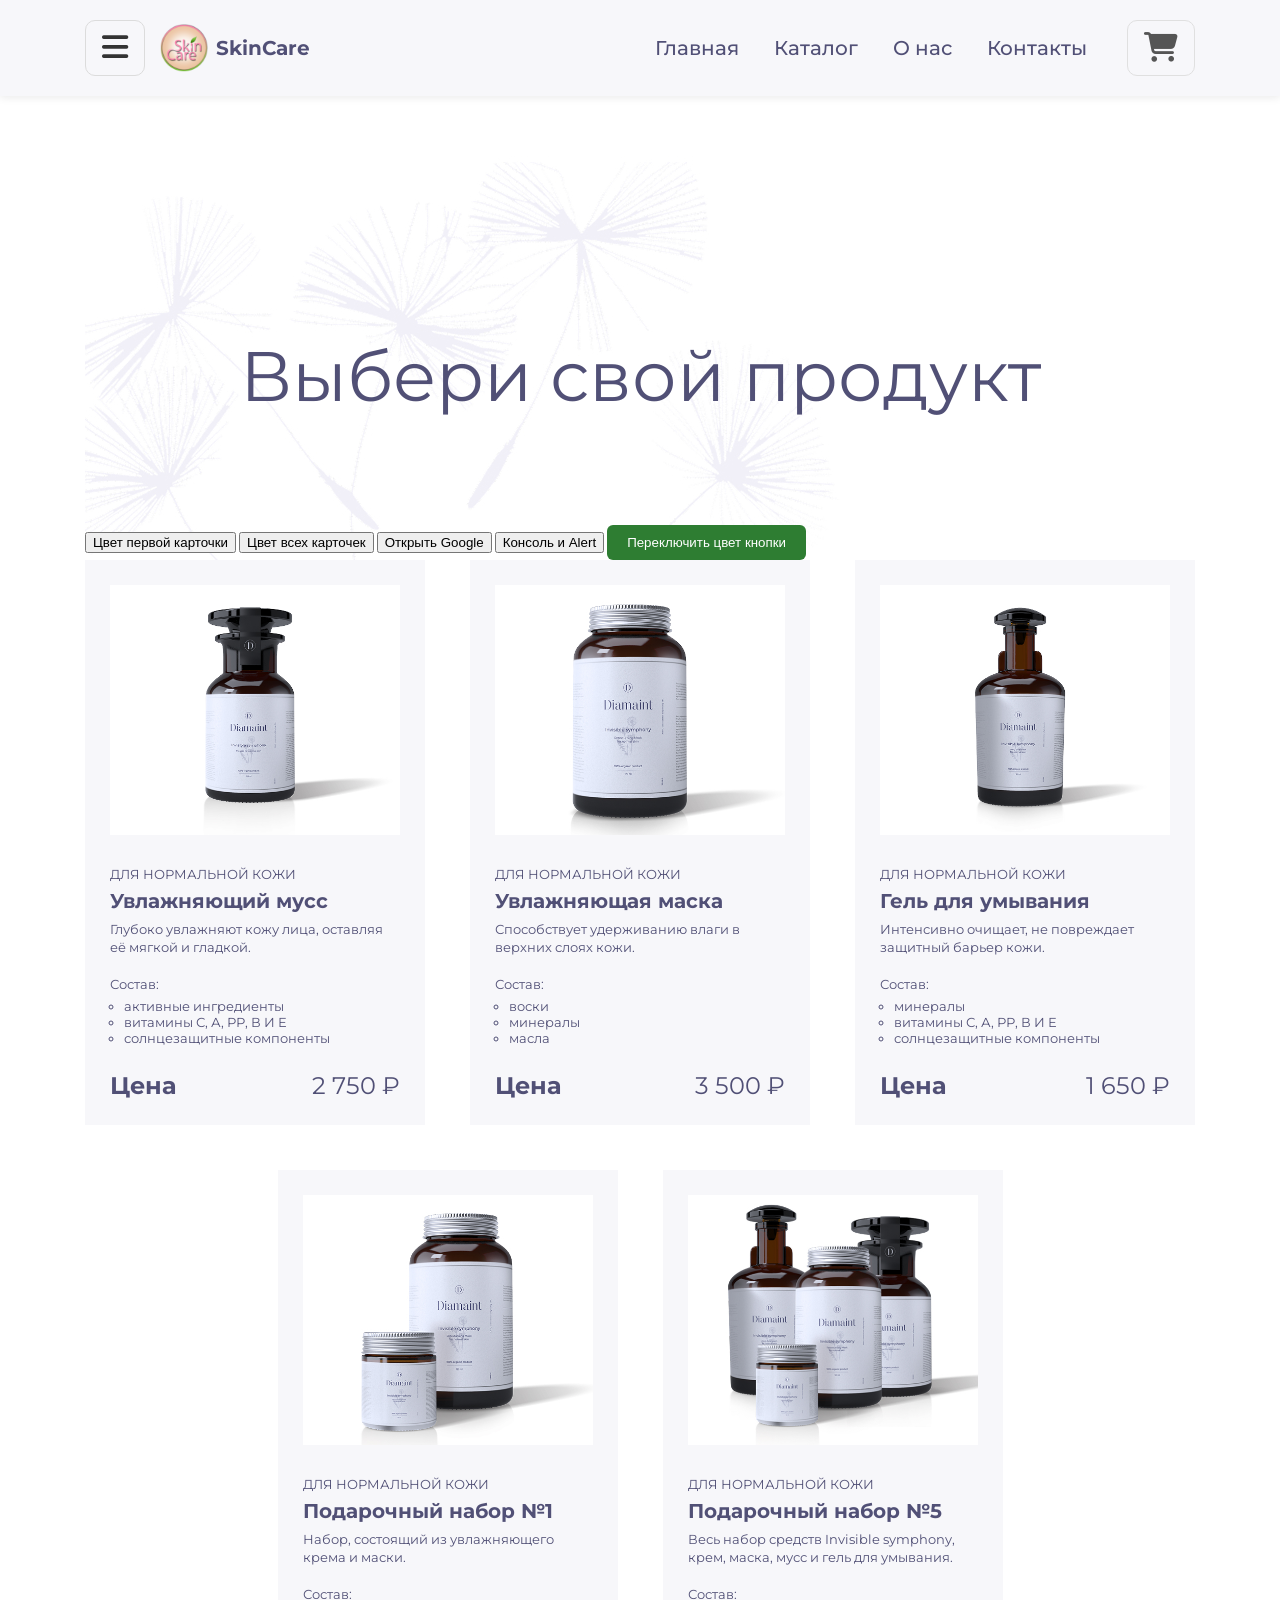
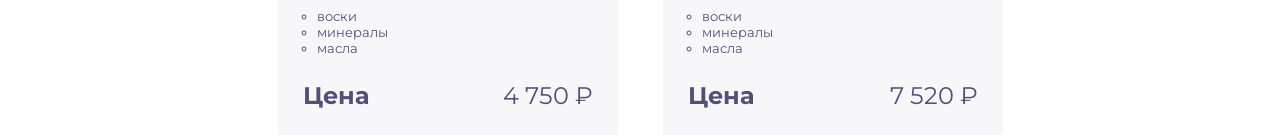
==== index.html @ e8af5dfe "practice working with objects and arrays in JS" ====
<!doctype html>
<html lang="ru">
  <head>
    <meta charset="UTF-8" />
    <meta name="viewport" content="width=device-width, initial-scale=1.0" />
    <title>Каталог уходовой косметики для лица</title>
    <link rel="preconnect" href="https://fonts.googleapis.com" />
    <link rel="preconnect" href="https://fonts.gstatic.com" crossorigin />
    <link
      href="https://fonts.googleapis.com/css2?family=Montserrat:ital,wght@0,100..900;1,100..900&display=swap"
      rel="stylesheet"
    />
    <link
      rel="stylesheet"
      href="https://cdnjs.cloudflare.com/ajax/libs/font-awesome/6.5.1/css/all.min.css"
    />
    <link rel="stylesheet" href="style.css" />
  </head>
  <body>
    <header class="header">
      <div class="header__container container">
        <div class="header__left">
          <button class="header__burger-btn" type="button" aria-label="Меню">
            <i class="fa-solid fa-bars"></i>
          </button>

          <a href="#" class="header__logo">
            <img
              src="images/logo.png"
              alt="Логотип"
              class="header__logo-image"
            />
            <span class="header__logo-title">SkinCare</span>
          </a>
        </div>

        <nav class="header__nav nav">
          <ul class="nav__list clear-list">
            <li class="nav__item"><a href="#" class="nav__link">Главная</a></li>
            <li class="nav__item"><a href="#" class="nav__link">Каталог</a></li>
            <li class="nav__item"><a href="#" class="nav__link">О нас</a></li>
            <li class="nav__item">
              <a href="#" class="nav__link">Контакты</a>
            </li>
          </ul>
        </nav>

        <button class="header__cart-btn" type="button" aria-label="Корзина">
          <i class="fa-solid fa-cart-shopping"></i>
        </button>
      </div>
    </header>

    <main class="catalog">
      <div class="container catalog__container">
        <h1 class="title catalog__title">Выбери свой продукт</h1>

        <div>
          <button id="change-first-card-btn" type="button">
            Цвет первой карточки
          </button>
          <button id="change-all-cards-btn" type="button">
            Цвет всех карточек
          </button>
          <button id="open-google-btn" type="button">Открыть Google</button>
          <button id="show-alert-btn" type="button">Консоль и Alert</button>
          <button id="toggle-color-btn" class="color-toggle-btn" type="button">
            Переключить цвет кнопки
          </button>
        </div>

        <ul class="products clear-list">
          <li class="products__item card">
            <img src="images/photo-1.jpg" alt="" class="card__image" />
            <span class="card__category">для нормальной кожи</span>
            <h2 class="card__name">Увлажняющий мусс</h2>
            <p class="card__description">
              Глубоко увлажняют кожу лица, оставляя её мягкой и гладкой.
            </p>
            <div class="card__compound compound">
              <span class="compound__name">Состав:</span>
              <ul class="compound__list">
                <li>активные ингредиенты</li>
                <li>витамины С, А, РР, В И Е</li>
                <li>солнцезащитные компоненты</li>
              </ul>
            </div>
            <div class="card__price">
              <b>Цена</b>
              <span>2 750 ₽</span>
            </div>
          </li>

          <li class="products__item card">
            <img src="images/photo-2.jpg" alt="" class="card__image" />
            <span class="card__category">для нормальной кожи</span>
            <h2 class="card__name">Увлажняющая маска</h2>
            <p class="card__description">
              Способствует удерживанию влаги в верхних слоях кожи.
            </p>
            <div class="card__compound compound">
              <span class="compound__name">Состав:</span>
              <ul class="compound__list">
                <li>воски</li>
                <li>минералы</li>
                <li>масла</li>
              </ul>
            </div>
            <div class="card__price">
              <b>Цена</b>
              <span>3 500 ₽</span>
            </div>
          </li>

          <li class="products__item card">
            <img src="images/photo-3.jpg" alt="" class="card__image" />
            <span class="card__category">для нормальной кожи</span>
            <h2 class="card__name">Гель для умывания</h2>
            <p class="card__description">
              Интенсивно очищает, не повреждает защитный барьер кожи.
            </p>
            <div class="card__compound compound">
              <span class="compound__name">Состав:</span>
              <ul class="compound__list">
                <li>минералы</li>
                <li>витамины С, А, РР, В И Е</li>
                <li>солнцезащитные компоненты</li>
              </ul>
            </div>
            <div class="card__price">
              <b>Цена</b>
              <span>1 650 ₽</span>
            </div>
          </li>

          <li class="products__item card">
            <img
              src="images/photo-4.jpg"
              alt="Увлажняющий мусс Diamaint"
              class="card__image"
            />
            <span class="card__category">для нормальной кожи</span>
            <h2 class="card__name">Подарочный набор №1</h2>
            <p class="card__description">
              Набор, состоящий из увлажняющего крема и маски.
            </p>
            <div class="card__compound compound">
              <span class="compound__name">Состав:</span>
              <ul class="compound__list">
                <li>воски</li>
                <li>минералы</li>
                <li>масла</li>
              </ul>
            </div>
            <div class="card__price">
              <b>Цена</b>
              <span>4 750 ₽</span>
            </div>
          </li>

          <li class="products__item card">
            <img src="images/photo-5.jpg" alt="" class="card__image" />
            <span class="card__category">для нормальной кожи</span>
            <h2 class="card__name">Подарочный набор №5</h2>
            <p class="card__description">
              Весь набор средств Invisible symphony, крем, маска, мусс и гель
              для умывания.
            </p>
            <div class="card__compound compound">
              <span class="compound__name">Состав:</span>
              <ul class="compound__list">
                <li>воски</li>
                <li>минералы</li>
                <li>масла</li>
              </ul>
            </div>
            <div class="card__price">
              <b>Цена</b>
              <span>7 520 ₽</span>
            </div>
          </li>
        </ul>
        <script src="main.js"></script>
        <script src="homework-7.js"></script>
        <script src="homework-8.js"></script>
      </div>
    </main>
  </body>
</html>
---- style.css ----
*,
*::before,
*::after {
  box-sizing: border-box;
}

body {
  font-family: "Montserrat", sans-serif;
  font-size: 13px;
  width: 100%;
  margin: 0;
  padding: 0;
}

.container {
  width: 1110px;
  margin: 0 auto;
}

.clear-list {
  list-style: none;
  padding: 0;
  margin: 0;
}

.title {
  color: #515076;
  font-size: 70px;
  font-weight: 400;
  line-height: 78px;
  margin-left: 0;
  margin-right: 0;
  text-align: center;
}

.products {
  display: flex;
  flex-wrap: wrap;
  justify-content: center;
  gap: 45px;
  width: 100%;
  padding: 0;
}

.products__item {
  width: 340px;
  flex-shrink: 0;
}

.card {
  background-color: #f7f7fa;
  padding: 25px;
}

.card__image {
  display: block;
  width: 100%;
  height: 250px;
  object-fit: cover;
}

.card__category {
  display: block;
  font-size: 13px;
  line-height: 18px;
  color: #515076;
  text-transform: uppercase;
  margin-top: 30px;
  margin-bottom: 0;
}

.card__name {
  font-size: 20px;
  margin: 5px 0;
  line-height: 27px;
  color: #515076;
}

.card__description {
  font-size: 13px;
  line-height: 18px;
  color: #515076;
  margin-top: 0;
  margin-bottom: 15px;
}

.card__price {
  display: flex;
  flex-wrap: wrap;
  justify-content: space-between;
  padding-top: 25px;
  font-size: 24px;
  margin-top: auto;
  color: #515076;
}

.catalog__container {
  padding-top: 1px;
  background-image: url("images/bg-1.jpg");
  background-repeat: no-repeat;
  background-size: 790px 697px;
}

.catalog__title {
  margin-top: 220px;
  margin-bottom: 110px;
  cursor: pointer;
  transition: color 0.3s ease;
}

.compound {
  margin-top: 0;
}

.compound__list {
  margin: 0;
  padding-left: 14px;
  color: #515076;
}

.card__compound.compound {
  text-align: left;
  margin-top: 20px;
  color: #515076;
}

.compound__name {
  display: block;
  margin-bottom: 6px;
  color: #515076;
}

.header {
  width: 100%;
  background-color: #f7f7fa;
  box-shadow: 0px 2px 8px rgba(0, 0, 0, 0.08);
  margin-bottom: 20px;
}

.header__container {
  display: flex;
  justify-content: space-between;
  align-items: center;
  padding-top: 20px;
  padding-bottom: 20px;
}

.header__left {
  display: flex;
  align-items: center;
  gap: 15px;
}

.header__burger-btn {
  background: transparent;
  border: 1px solid #dcdcdc;
  border-radius: 10px;
  padding: 10px 16px;
  font-size: 30px;
  color: #333333;
  cursor: pointer;
  transition: background-color 0.2s ease;
}

.header__burger-btn:hover {
  background-color: #f0f0f0;
}

.header__logo {
  display: flex;
  align-items: center;
  gap: 8px;
  font-size: 20px;
  font-weight: 700;
  color: #515076;
  text-decoration: none;
}

.header__logo-image {
  width: 48px;
  height: 48px;
  object-fit: contain;
}

.nav__list {
  display: flex;
  gap: 35px;
  list-style: none;
  margin: 0;
  padding: 0;
}

.nav__link {
  text-decoration: none;
  color: #515076;
  font-size: 20px;
  font-weight: 500;
  transition: color 0.3s ease;
  cursor: pointer;
}

.nav__link:hover {
  color: #007bff;
}

.header__cart-btn {
  background-color: transparent;
  color: #555555;
  border: 1px solid #e0e0e0;
  padding: 10px 16px;
  border-radius: 10px;
  font-size: 30px;
  font-weight: 600;
  cursor: pointer;
  transition: all 0.2s ease;
}

.header__cart-btn:hover {
  background-color: #f5f5f5;
  color: #000000;
}

.header__nav {
  margin-left: auto;
  margin-right: 40px;
}

.color-toggle-btn {
  background-color: #2e7d32;
  color: #ffffff;
  padding: 10px 20px;
  border: none;
  border-radius: 6px;
  cursor: pointer;
}

.color-toggle-btn.purple-state {
  background-color: #7b1fa2 !important;
}
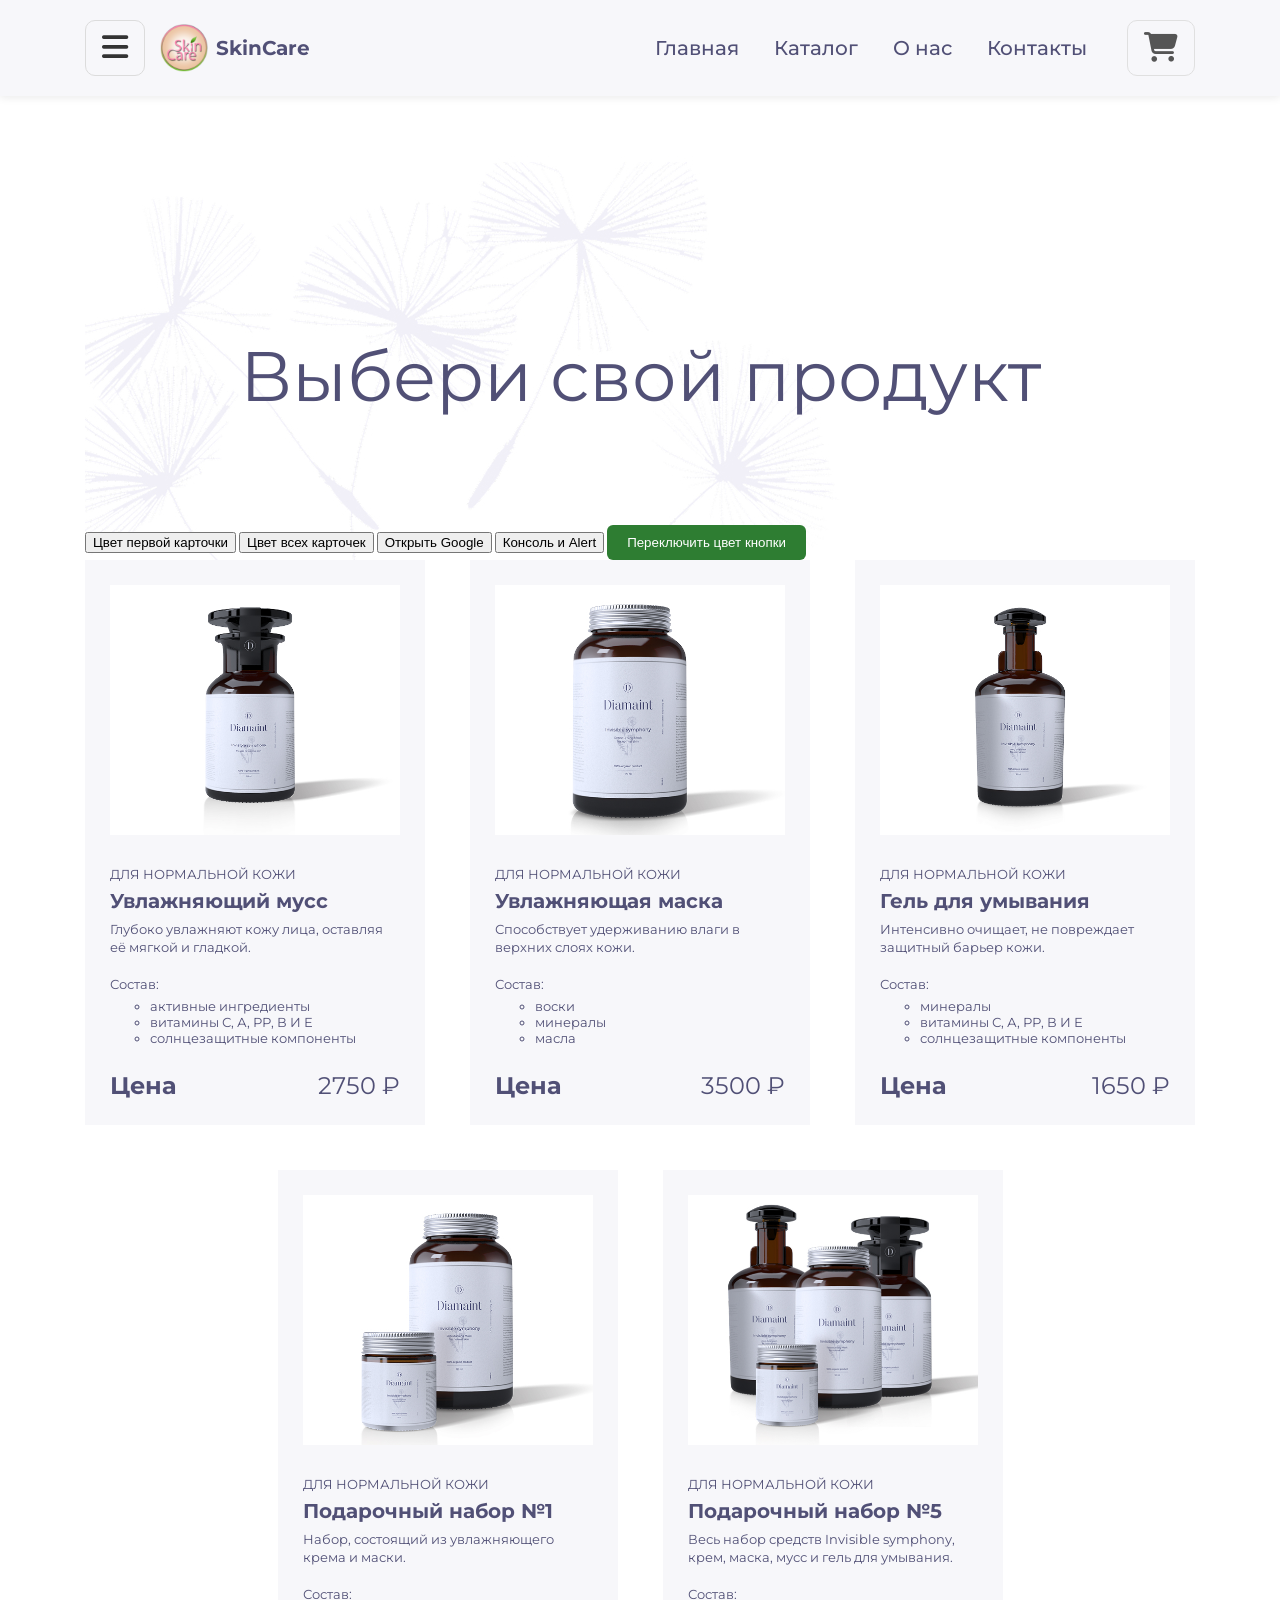
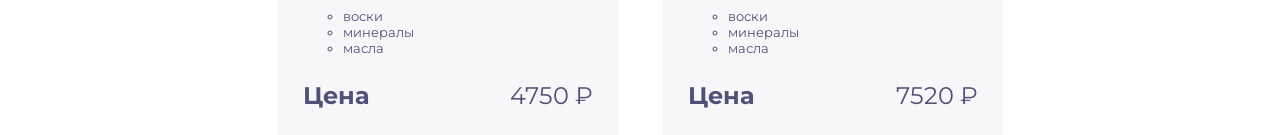
==== commit 7d3887ec: "template, reduce practicing" ====
--- a/index.html
+++ b/index.html
@@ -67,122 +67,33 @@
           <button id="toggle-color-btn" class="color-toggle-btn" type="button">
             Переключить цвет кнопки
           </button>
-        </div>
 
-        <ul class="products clear-list">
-          <li class="products__item card">
-            <img src="images/photo-1.jpg" alt="" class="card__image" />
-            <span class="card__category">для нормальной кожи</span>
-            <h2 class="card__name">Увлажняющий мусс</h2>
-            <p class="card__description">
-              Глубоко увлажняют кожу лица, оставляя её мягкой и гладкой.
-            </p>
-            <div class="card__compound compound">
-              <span class="compound__name">Состав:</span>
-              <ul class="compound__list">
-                <li>активные ингредиенты</li>
-                <li>витамины С, А, РР, В И Е</li>
-                <li>солнцезащитные компоненты</li>
-              </ul>
-            </div>
-            <div class="card__price">
-              <b>Цена</b>
-              <span>2 750 ₽</span>
-            </div>
-          </li>
 
-          <li class="products__item card">
-            <img src="images/photo-2.jpg" alt="" class="card__image" />
-            <span class="card__category">для нормальной кожи</span>
-            <h2 class="card__name">Увлажняющая маска</h2>
-            <p class="card__description">
-              Способствует удерживанию влаги в верхних слоях кожи.
-            </p>
-            <div class="card__compound compound">
-              <span class="compound__name">Состав:</span>
-              <ul class="compound__list">
-                <li>воски</li>
-                <li>минералы</li>
-                <li>масла</li>
-              </ul>
-            </div>
-            <div class="card__price">
-              <b>Цена</b>
-              <span>3 500 ₽</span>
-            </div>
-          </li>
+          <ul id="products-list" class="products clear-list"></ul>
 
-          <li class="products__item card">
-            <img src="images/photo-3.jpg" alt="" class="card__image" />
-            <span class="card__category">для нормальной кожи</span>
-            <h2 class="card__name">Гель для умывания</h2>
-            <p class="card__description">
-              Интенсивно очищает, не повреждает защитный барьер кожи.
-            </p>
-            <div class="card__compound compound">
-              <span class="compound__name">Состав:</span>
-              <ul class="compound__list">
-                <li>минералы</li>
-                <li>витамины С, А, РР, В И Е</li>
-                <li>солнцезащитные компоненты</li>
-              </ul>
-            </div>
-            <div class="card__price">
-              <b>Цена</b>
-              <span>1 650 ₽</span>
-            </div>
-          </li>
+          <template id="products-template">
+            <li class="products__item card">
+              <img src="" alt="" class="product-image card__image" />
+              <span class="product-category card__category"></span>
+              <h2 class="product-name card__name"></h2>
+              <p class="product-description card__description"></p>
+              <div class="card__compound compound">
+                <span class="compound__name">Состав:</span>
+                <ul class="product-compound"></ul>
+              </div>
+              <div class="card__price">
+                <b>Цена</b>
+                <span class="product-price"></span>
+              </div>
+            </li>
+          </template>
 
-          <li class="products__item card">
-            <img
-              src="images/photo-4.jpg"
-              alt="Увлажняющий мусс Diamaint"
-              class="card__image"
-            />
-            <span class="card__category">для нормальной кожи</span>
-            <h2 class="card__name">Подарочный набор №1</h2>
-            <p class="card__description">
-              Набор, состоящий из увлажняющего крема и маски.
-            </p>
-            <div class="card__compound compound">
-              <span class="compound__name">Состав:</span>
-              <ul class="compound__list">
-                <li>воски</li>
-                <li>минералы</li>
-                <li>масла</li>
-              </ul>
-            </div>
-            <div class="card__price">
-              <b>Цена</b>
-              <span>4 750 ₽</span>
-            </div>
-          </li>
 
-          <li class="products__item card">
-            <img src="images/photo-5.jpg" alt="" class="card__image" />
-            <span class="card__category">для нормальной кожи</span>
-            <h2 class="card__name">Подарочный набор №5</h2>
-            <p class="card__description">
-              Весь набор средств Invisible symphony, крем, маска, мусс и гель
-              для умывания.
-            </p>
-            <div class="card__compound compound">
-              <span class="compound__name">Состав:</span>
-              <ul class="compound__list">
-                <li>воски</li>
-                <li>минералы</li>
-                <li>масла</li>
-              </ul>
-            </div>
-            <div class="card__price">
-              <b>Цена</b>
-              <span>7 520 ₽</span>
-            </div>
-          </li>
-        </ul>
         <script src="main.js"></script>
         <script src="homework-7.js"></script>
         <script src="homework-8.js"></script>
+        <script type="module" src="homework-9.js"></script>
+        <script type="module" src="homework-10.js"></script>
       </div>
     </main>
   </body>
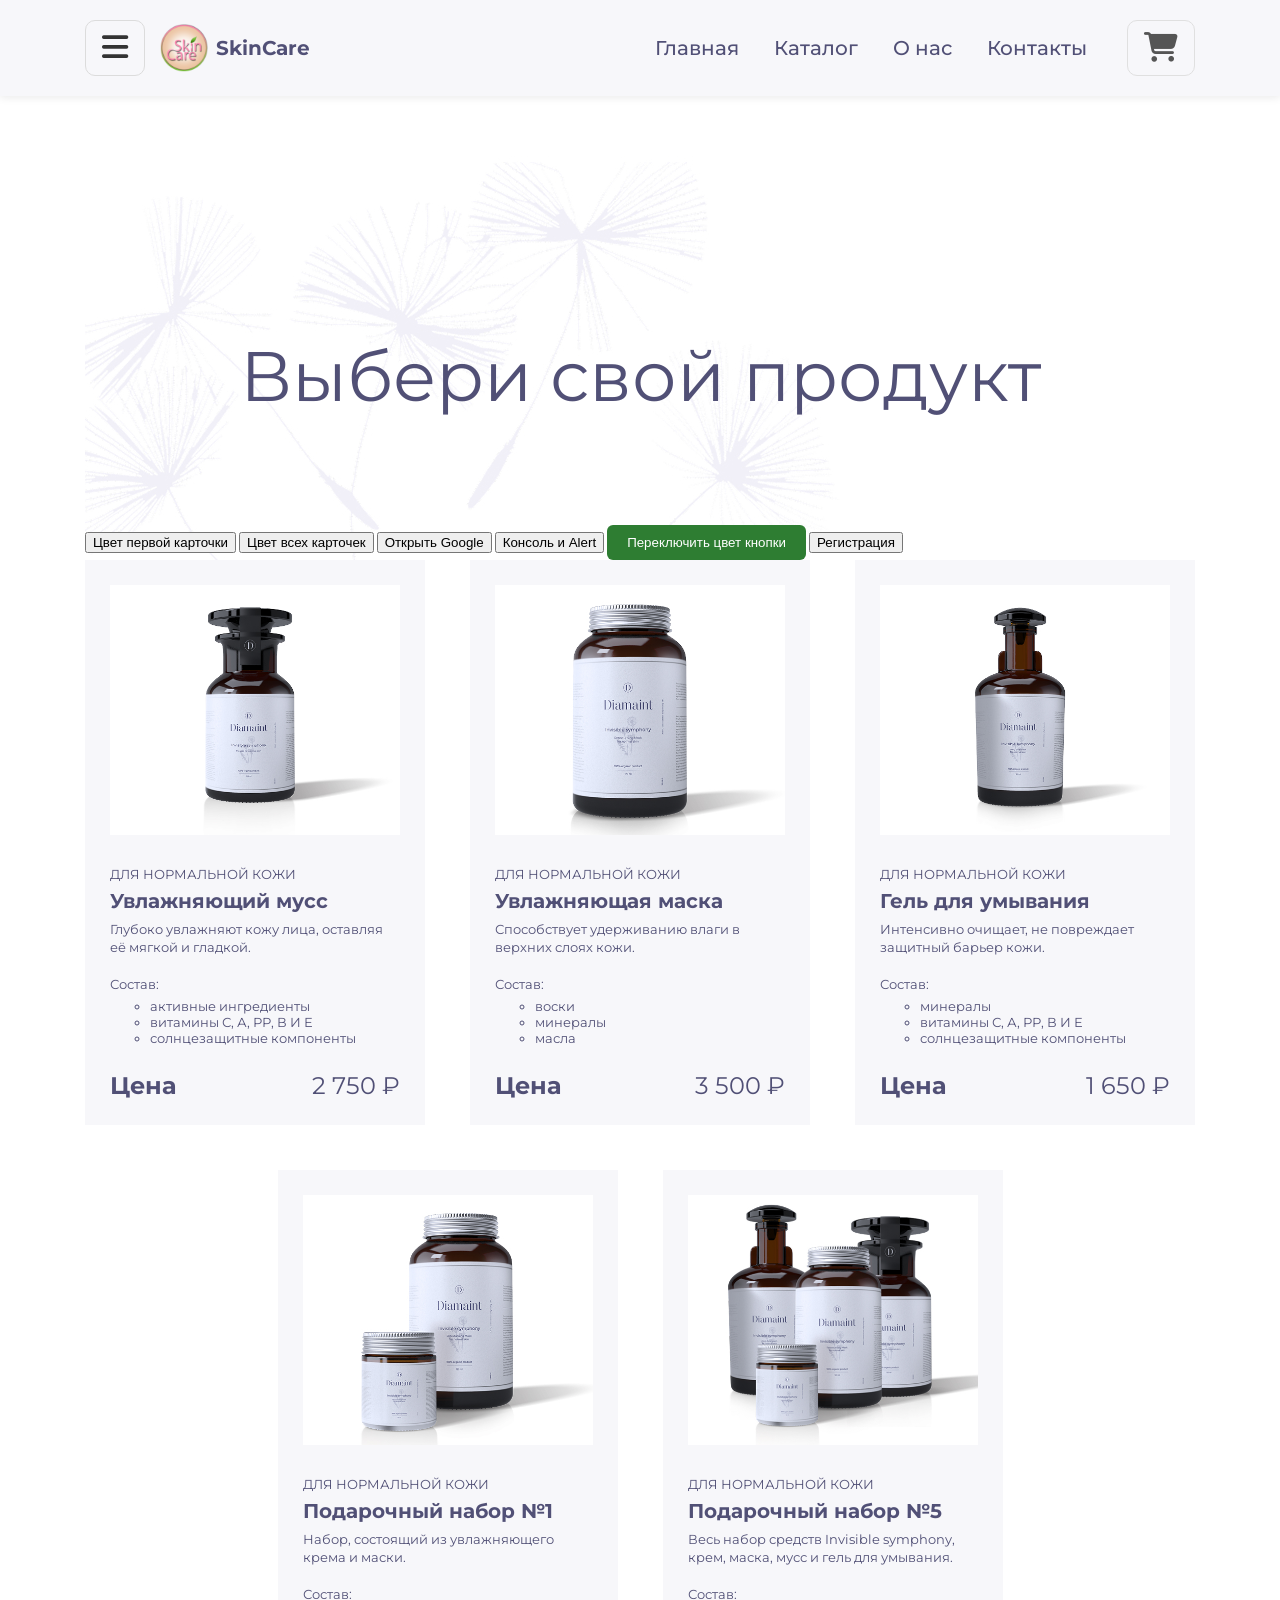
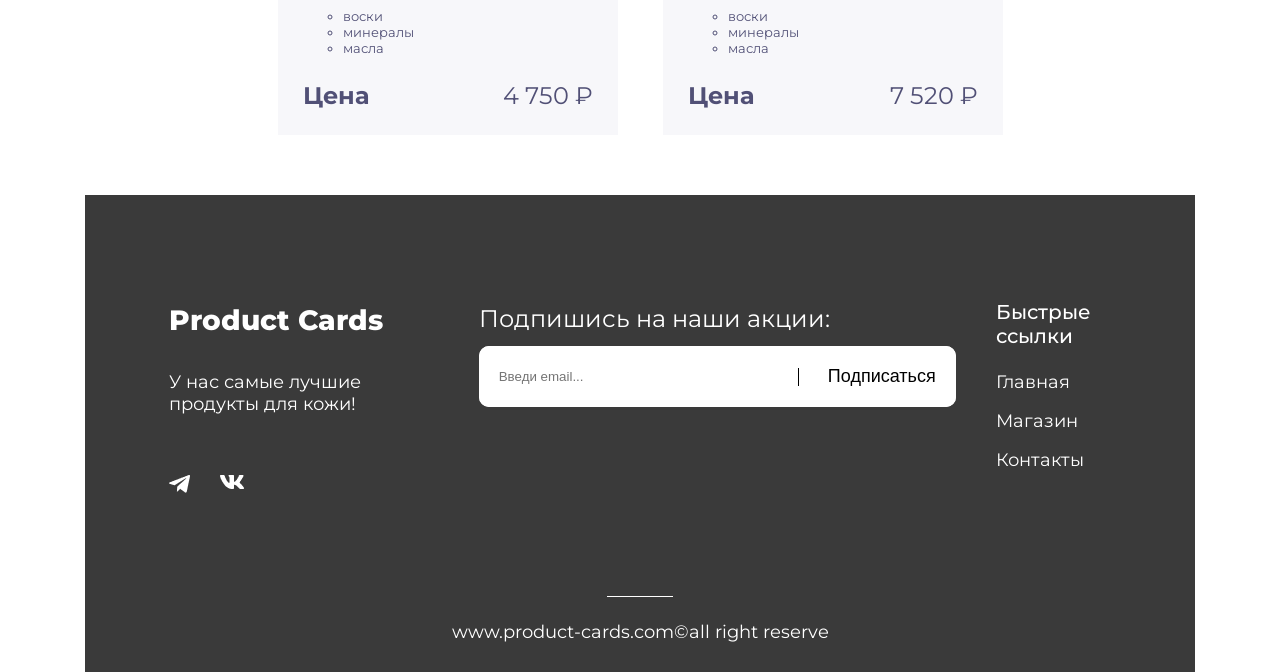
==== commit 4b6f86a5: "added footer and modal window for registratiton" ====
--- a/index.html
+++ b/index.html
@@ -67,9 +67,47 @@
           <button id="toggle-color-btn" class="color-toggle-btn" type="button">
             Переключить цвет кнопки
           </button>
+          <button id="open-modal-btn" type="button">Регистрация</button>
+
+          <ul id="products-list" class="products clear-list"></ul>
+
+          <footer class="footer">
+            <div class="footer__container container">
+
+              <div class="footer__social">
+                <h2 class="footer__social-title">Product Cards</h2>
+                <p class="footer__text">У нас самые лучшие продукты для кожи!</p>
+                <div class="footer__social-icons">
+                  <a href="#"><img src="images/telegram-icon.png"></a>
+                  <a href="#"><img src="images/vk-icon.png"></a>
+                </div>
+              </div>
+
+              <div class="footer__subscribe">
+                <p class="footer__subscribe-title">Подпишись на наши акции:</p>
+                <form class="footer__subscribe-form">
+                <input type="email" id="email-input" placeholder="Введи email..." required />
+                <button type="submit">Подписаться</button>
+                </form>
+              </div>
+
+              <div class="footer__links">
+                <h3 class="footer__links-title">Быстрые ссылки</h3>
+                <nav class="footer__nav">
+                  <ul class="footer__nav-ul">
+                    <li><a href="#">Главная</a></li>
+                    <li><a href="#">Магазин</a></li>
+                    <li><a href="#">Контакты</a></li>
+                  </ul>
+                </nav>
+              </div>
+            </div>
+            <div class="footer__copyright">
+              <p class="footer__bottom">www.product-cards.com©all right reserve</p>
+            </div>
+          </footer>
 
 
-          <ul id="products-list" class="products clear-list"></ul>
 
           <template id="products-template">
             <li class="products__item card">
@@ -88,13 +126,35 @@
             </li>
           </template>
 
+          <div class="overlay" id="overlay"></div>
+          <div class="modal" id="modal">
+            <button class="modal__close-btn" type="button">&times;</button>
+            <form class="modal__form">
+              <label for="username">Имя:</label>
+              <input type="text" id="username" name="username" placeholder="Введите имя" required />
+              <label for="userSurname">Фамилия:</label>
+              <input type="text" id="userSurname" name="userSurname" placeholder="Введите фамилию" required />
+              <label for="userDateOfBirth">Дата рождения:</label>
+              <input type="date" id="userDateOfBirth" name="userDateOfBirth" placeholder="Выберите дату рождения" required />
+              <label for="userLogin">Email:</label>
+              <input type="email" id="userLogin" name="userLogin" placeholder="Введите логин" required />
+              <label for="userPassword">Пароль:</label>
+              <input type="password" id="userPassword" name="userPassword" placeholder="Введите пароль" required />
+              <label for="userConfirmPassword">Подтвердите пароль:</label>
+              <input type="password" id="userConfirmPassword" name="userConfirmPassword" placeholder="Подтвердите пароль" required />
+              <button type="submit">Зарегистрироваться</button>
+            </form>
+          </div>
+
+
 
         <script src="main.js"></script>
         <script src="homework-7.js"></script>
         <script src="homework-8.js"></script>
         <script type="module" src="homework-9.js"></script>
         <script type="module" src="homework-10.js"></script>
+        <script type="module" src="homework-11.js"></script>
       </div>
     </main>
   </body>
-</html>
+</html>
--- a/style.css
+++ b/style.css
@@ -237,3 +237,232 @@
 .color-toggle-btn.purple-state {
   background-color: #7b1fa2 !important;
 }
+
+
+.footer {
+  background-color: #3A3A3A;
+  width: 100%;
+  height: 477px;
+  margin-top: 60px;
+}
+
+.footer__container {
+  display: flex;
+  justify-content: space-between;
+  gap: 40px;
+  padding: 85px 75px 60px 84px;
+  margin: 0 auto;
+  max-width: 1728px;
+}
+
+.footer__social {
+  display: flex;
+  flex-direction: column;
+}
+
+.footer__social-title {
+  font-size: 28px;
+  font-weight: 800;
+  color: #FFFFFF;
+  margin-bottom: 16px;
+}
+
+.footer__text {
+  font-size: 18px;
+  font-weight: 400;
+  color: #FFFFFF;
+  padding-bottom: 42px;
+}
+
+.footer__social-icons {
+  display: flex;
+  gap: 30px;
+}
+
+.footer__subscribe {
+  display: flex;
+  flex-direction: column;
+}
+
+.footer__subscribe-title {
+  font-size: 24px;
+  font-weight: 400;
+  color: #FFFFFF;
+  margin-bottom: 13px;
+}
+
+.footer__subscribe-form {
+  display: flex;
+  flex-direction: row;
+  width: 477px;
+  height: 61px;
+  background-color: #FFFFFF;
+  border-radius: 10px;
+  overflow: hidden;
+}
+
+.footer__subscribe-form input {
+  flex: 1;
+  padding: 0 20px;
+  background-color: #FFFFFF;
+  border: none;
+  outline: none;
+}
+
+.footer__subscribe-form button {
+  position: relative;
+  background-color: #FFFFFF;
+  color: #000000;
+  border: none;
+  padding: 0 20px 0 30px;
+  font-size: 18px;
+  font-weight: 500;
+  cursor: pointer;
+  display: flex;
+  align-items: center;
+}
+
+.footer__subscribe-form button::before{
+  content: '';
+  position: absolute;
+  left: 0;
+  top: 50%;
+  transform: translateY(-50%);
+  width: 1px;
+  height: 18px;
+  background-color: #000000;
+}
+
+.footer__links {
+  display: flex;
+  flex-direction: column;
+}
+
+.footer__links-title {
+  font-size: 20px;
+  font-weight: 500;
+  color: #FFFFFF;
+  margin-bottom: 23px;
+}
+
+.footer__nav {
+  display: flex;
+  flex-direction: column;
+}
+
+.footer__nav-ul {
+  display: flex;
+  flex-direction: column;
+  padding: 0;
+  margin: 0;
+  list-style: none;
+  font-size: 18px;
+  font-weight: 400;
+  gap: 17px;
+}
+
+.footer__nav-ul a {
+  color: #FFFFFF;
+  text-decoration: none;
+}
+
+
+.footer__bottom {
+  display: block;
+  text-align: center;
+  font-size: 18px;
+  font-weight: 400;
+  color: #FFFFFF;
+  padding-bottom: 28px;
+  padding-top: 25px;
+  margin-top: 40px;
+  position: relative;
+}
+
+
+.footer__bottom::before {
+  content: '';
+  position: absolute;
+  top: 0;
+  left: 50%;
+  transform: translateX(-50%); 
+  width: 66px;
+  height: 1px;
+  background-color: #ffffff;
+}
+
+#overlay {
+  position: fixed;
+  top: 0;
+  left: 0;
+  width: 100%;
+  height: 100%;
+  background-color: rgba(0, 0, 0, 0.5);
+  display: none;
+  z-index: 999;
+}
+
+#modal {
+  position: fixed;
+  top: 50%;
+  left: 50%;
+  transform: translate(-50%, -50%);
+  display: none;
+  z-index: 1000;
+  background-color: #ffffff;
+  padding: 20px;
+  border-radius: 8px;
+  box-shadow: 0 2px 10px rgba(0, 0, 0, 0.1);
+  width: 90%;
+  max-width: 600px;
+  max-height: 90vh;
+  overflow-y: auto;
+  padding: 40px;
+}
+
+.modal-showed {
+  display: block !important;
+}
+
+.modal__close-btn {
+  position: absolute;
+  top: 10px;
+  right: 15px;
+  background: none;
+  border: none;
+  font-size: 24px;
+  cursor: pointer;
+}
+
+.modal__form {
+  display: flex;
+  flex-direction: column;
+  gap: 12px;
+  margin-top: 15px;
+  font-size: 40px;
+  gap: 15px;
+}
+
+.modal__form input {
+  width: 100%;
+  padding: 8px 12px;
+  border: 1px solid #ccc;
+  border-radius: 4px;
+  box-sizing: border-box;
+  padding: 12px 15px;
+  font-size: 35px;
+}
+
+.modal__form button[type="submit"] {
+  padding: 10px;
+  background-color: #000;
+  color: #fff;
+  border: none;
+  border-radius: 4px;
+  cursor: pointer;
+  margin-top: 10px;
+  padding: 15px;
+  font-size: 40px;
+  font-weight: bold;
+}
+
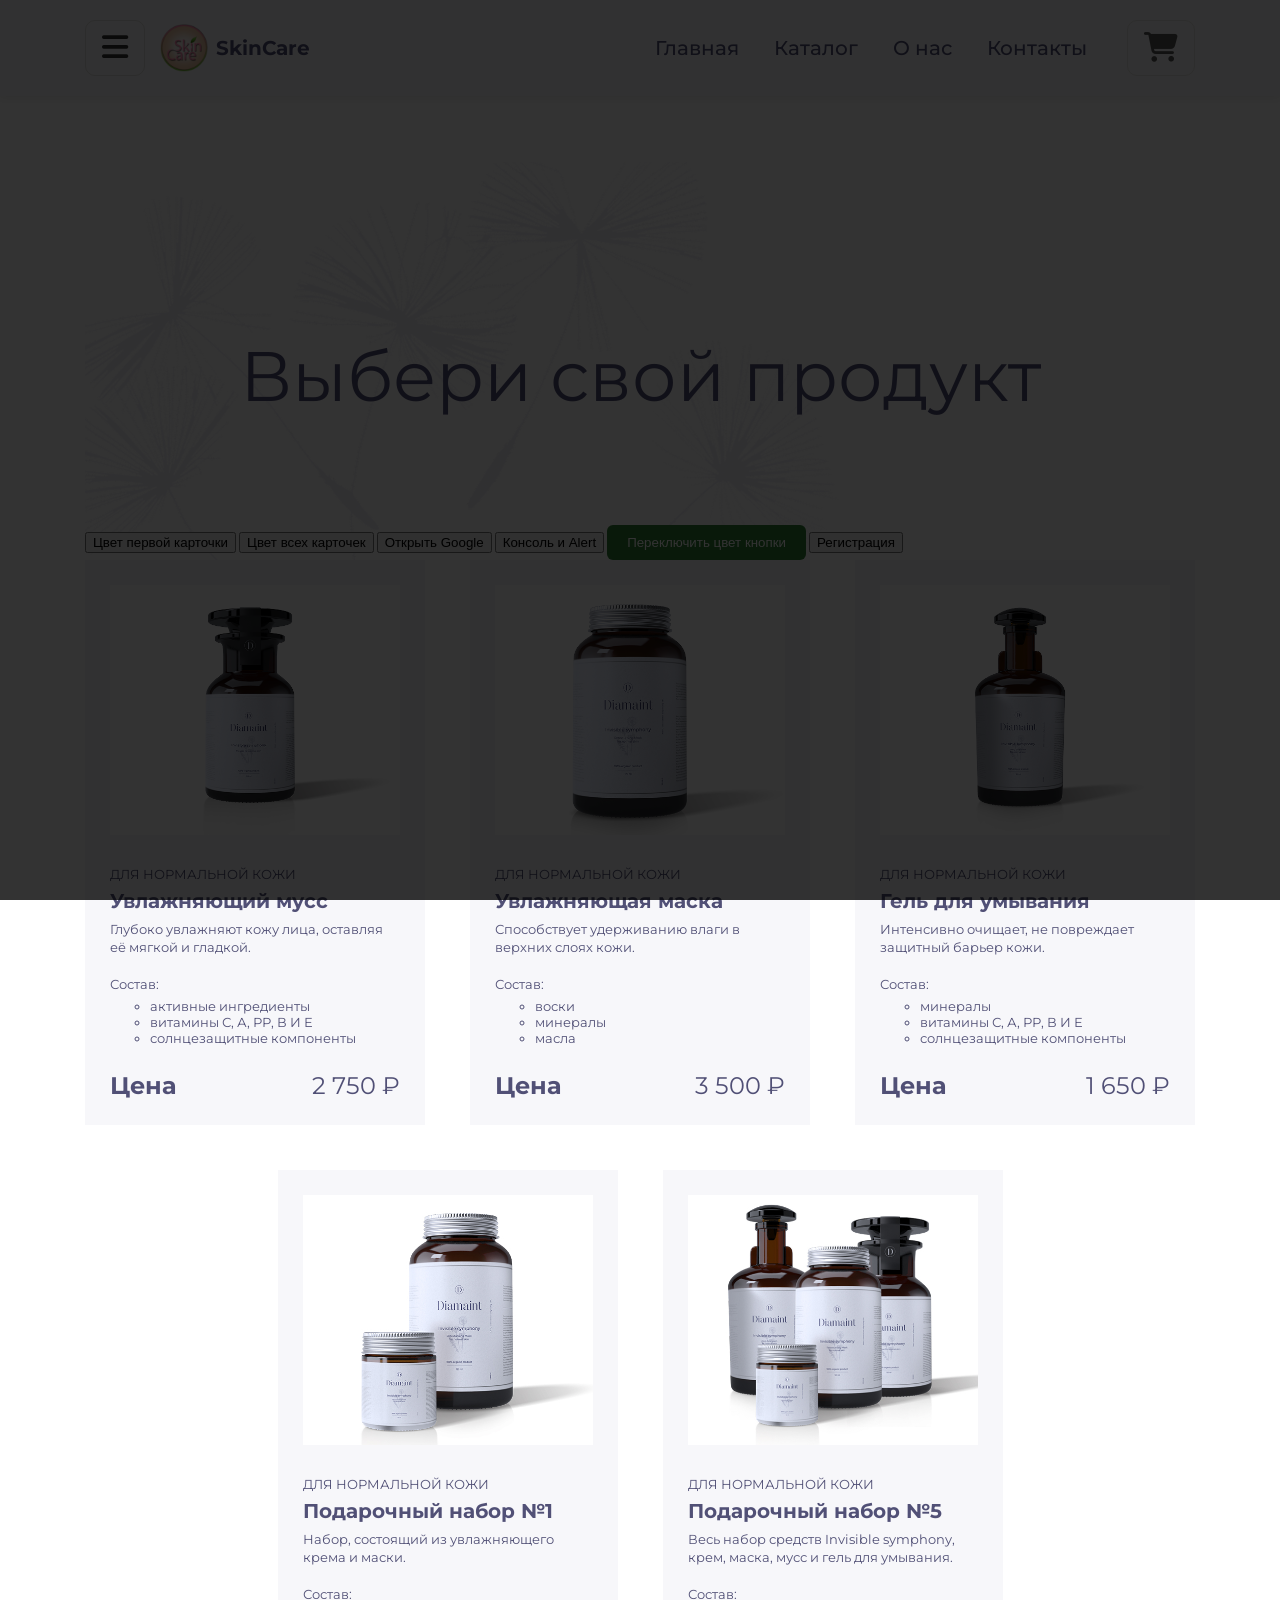
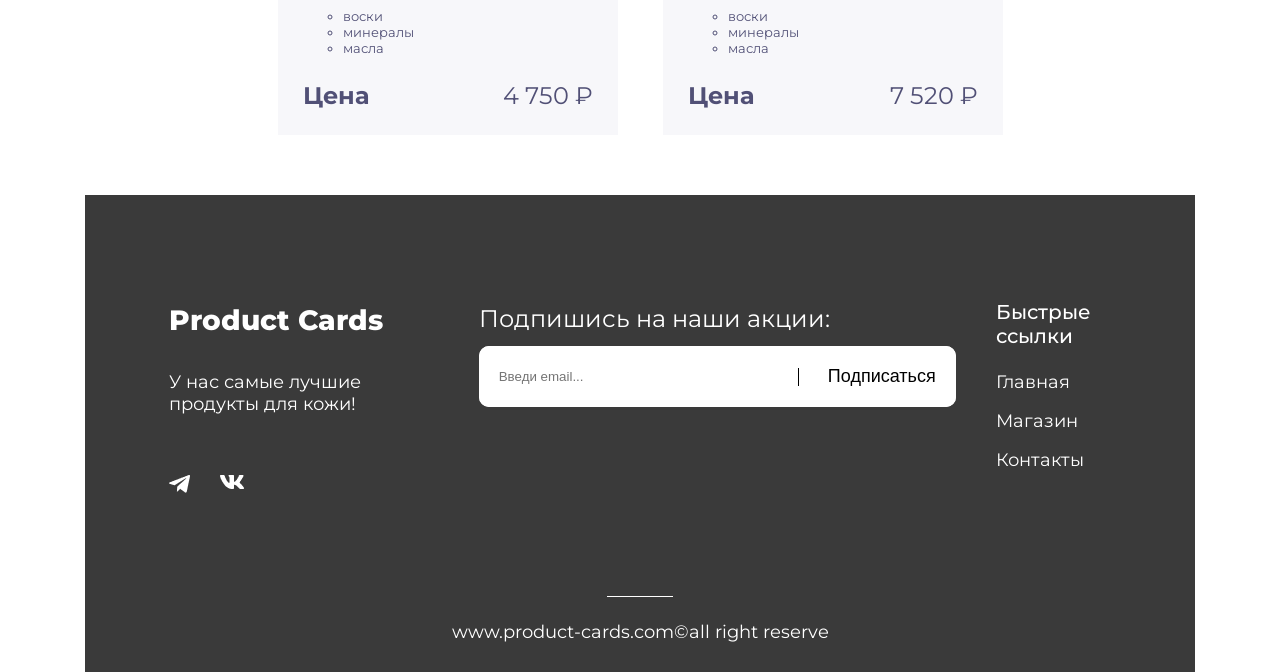
==== commit 6bc21705: "fixed" ====
--- a/index.html
+++ b/index.html
@@ -78,8 +78,9 @@
                 <h2 class="footer__social-title">Product Cards</h2>
                 <p class="footer__text">У нас самые лучшие продукты для кожи!</p>
                 <div class="footer__social-icons">
-                  <a href="#"><img src="images/telegram-icon.png"></a>
-                  <a href="#"><img src="images/vk-icon.png"></a>
+                  <a href="#"><img 
+                    src="images/telegram-icon.png" alt="телеграм"></a>
+                  <a href="#"><img src="images/vk-icon.png" alt="вКонтакте"></a>
                 </div>
               </div>
 
@@ -137,9 +138,9 @@
               <label for="userDateOfBirth">Дата рождения:</label>
               <input type="date" id="userDateOfBirth" name="userDateOfBirth" placeholder="Выберите дату рождения" required />
               <label for="userLogin">Email:</label>
-              <input type="email" id="userLogin" name="userLogin" placeholder="Введите логин" required />
+              <input type="email" id="userLogin" name="userLogin" placeholder="Введите логин" minlength="5" required />
               <label for="userPassword">Пароль:</label>
-              <input type="password" id="userPassword" name="userPassword" placeholder="Введите пароль" required />
+              <input type="password" id="userPassword" name="userPassword" placeholder="Введите пароль" minlength="5" required />
               <label for="userConfirmPassword">Подтвердите пароль:</label>
               <input type="password" id="userConfirmPassword" name="userConfirmPassword" placeholder="Подтвердите пароль" required />
               <button type="submit">Зарегистрироваться</button>
@@ -154,6 +155,7 @@
         <script type="module" src="homework-9.js"></script>
         <script type="module" src="homework-10.js"></script>
         <script type="module" src="homework-11.js"></script>
+        <script type="module" src="homework-13.js"></script>
       </div>
     </main>
   </body>
--- a/style.css
+++ b/style.css
@@ -238,9 +238,8 @@
   background-color: #7b1fa2 !important;
 }
 
-
 .footer {
-  background-color: #3A3A3A;
+  background-color: #3a3a3a;
   width: 100%;
   height: 477px;
   margin-top: 60px;
@@ -263,14 +262,14 @@
 .footer__social-title {
   font-size: 28px;
   font-weight: 800;
-  color: #FFFFFF;
+  color: #ffffff;
   margin-bottom: 16px;
 }
 
 .footer__text {
   font-size: 18px;
   font-weight: 400;
-  color: #FFFFFF;
+  color: #ffffff;
   padding-bottom: 42px;
 }
 
@@ -287,7 +286,7 @@
 .footer__subscribe-title {
   font-size: 24px;
   font-weight: 400;
-  color: #FFFFFF;
+  color: #ffffff;
   margin-bottom: 13px;
 }
 
@@ -296,7 +295,7 @@
   flex-direction: row;
   width: 477px;
   height: 61px;
-  background-color: #FFFFFF;
+  background-color: #ffffff;
   border-radius: 10px;
   overflow: hidden;
 }
@@ -304,14 +303,14 @@
 .footer__subscribe-form input {
   flex: 1;
   padding: 0 20px;
-  background-color: #FFFFFF;
+  background-color: #ffffff;
   border: none;
   outline: none;
 }
 
 .footer__subscribe-form button {
   position: relative;
-  background-color: #FFFFFF;
+  background-color: #ffffff;
   color: #000000;
   border: none;
   padding: 0 20px 0 30px;
@@ -322,8 +321,8 @@
   align-items: center;
 }
 
-.footer__subscribe-form button::before{
-  content: '';
+.footer__subscribe-form button::before {
+  content: "";
   position: absolute;
   left: 0;
   top: 50%;
@@ -341,7 +340,7 @@
 .footer__links-title {
   font-size: 20px;
   font-weight: 500;
-  color: #FFFFFF;
+  color: #ffffff;
   margin-bottom: 23px;
 }
 
@@ -362,57 +361,61 @@
 }
 
 .footer__nav-ul a {
-  color: #FFFFFF;
+  color: #ffffff;
   text-decoration: none;
 }
-
 
 .footer__bottom {
   display: block;
   text-align: center;
   font-size: 18px;
   font-weight: 400;
-  color: #FFFFFF;
+  color: #ffffff;
   padding-bottom: 28px;
   padding-top: 25px;
   margin-top: 40px;
   position: relative;
 }
 
-
 .footer__bottom::before {
-  content: '';
+  content: "";
   position: absolute;
   top: 0;
   left: 50%;
-  transform: translateX(-50%); 
+  transform: translateX(-50%);
   width: 66px;
   height: 1px;
   background-color: #ffffff;
 }
 
 #overlay {
+  position: absolute;
+  top: 0;
+  left: 0;
+  width: 100%;
+  height: 100%;
+  background-color: rgba(0, 0, 0, 0.8);
+}
+
+#modal {
   position: fixed;
   top: 0;
   left: 0;
   width: 100%;
   height: 100%;
-  background-color: rgba(0, 0, 0, 0.5);
+  z-index: 999;
   display: none;
-  z-index: 999;
-}
-
-#modal {
-  position: fixed;
+}
+
+.modal__body {
+  position: absolute;
   top: 50%;
   left: 50%;
   transform: translate(-50%, -50%);
-  display: none;
   z-index: 1000;
   background-color: #ffffff;
-  padding: 20px;
   border-radius: 8px;
-  box-shadow: 0 2px 10px rgba(0, 0, 0, 0.1);
+  box-shadow: 0 2px 10px rgba(0, 0, 0, 0.2);
   width: 90%;
   max-width: 600px;
   max-height: 90vh;
@@ -465,4 +468,3 @@
   font-size: 40px;
   font-weight: bold;
 }
-
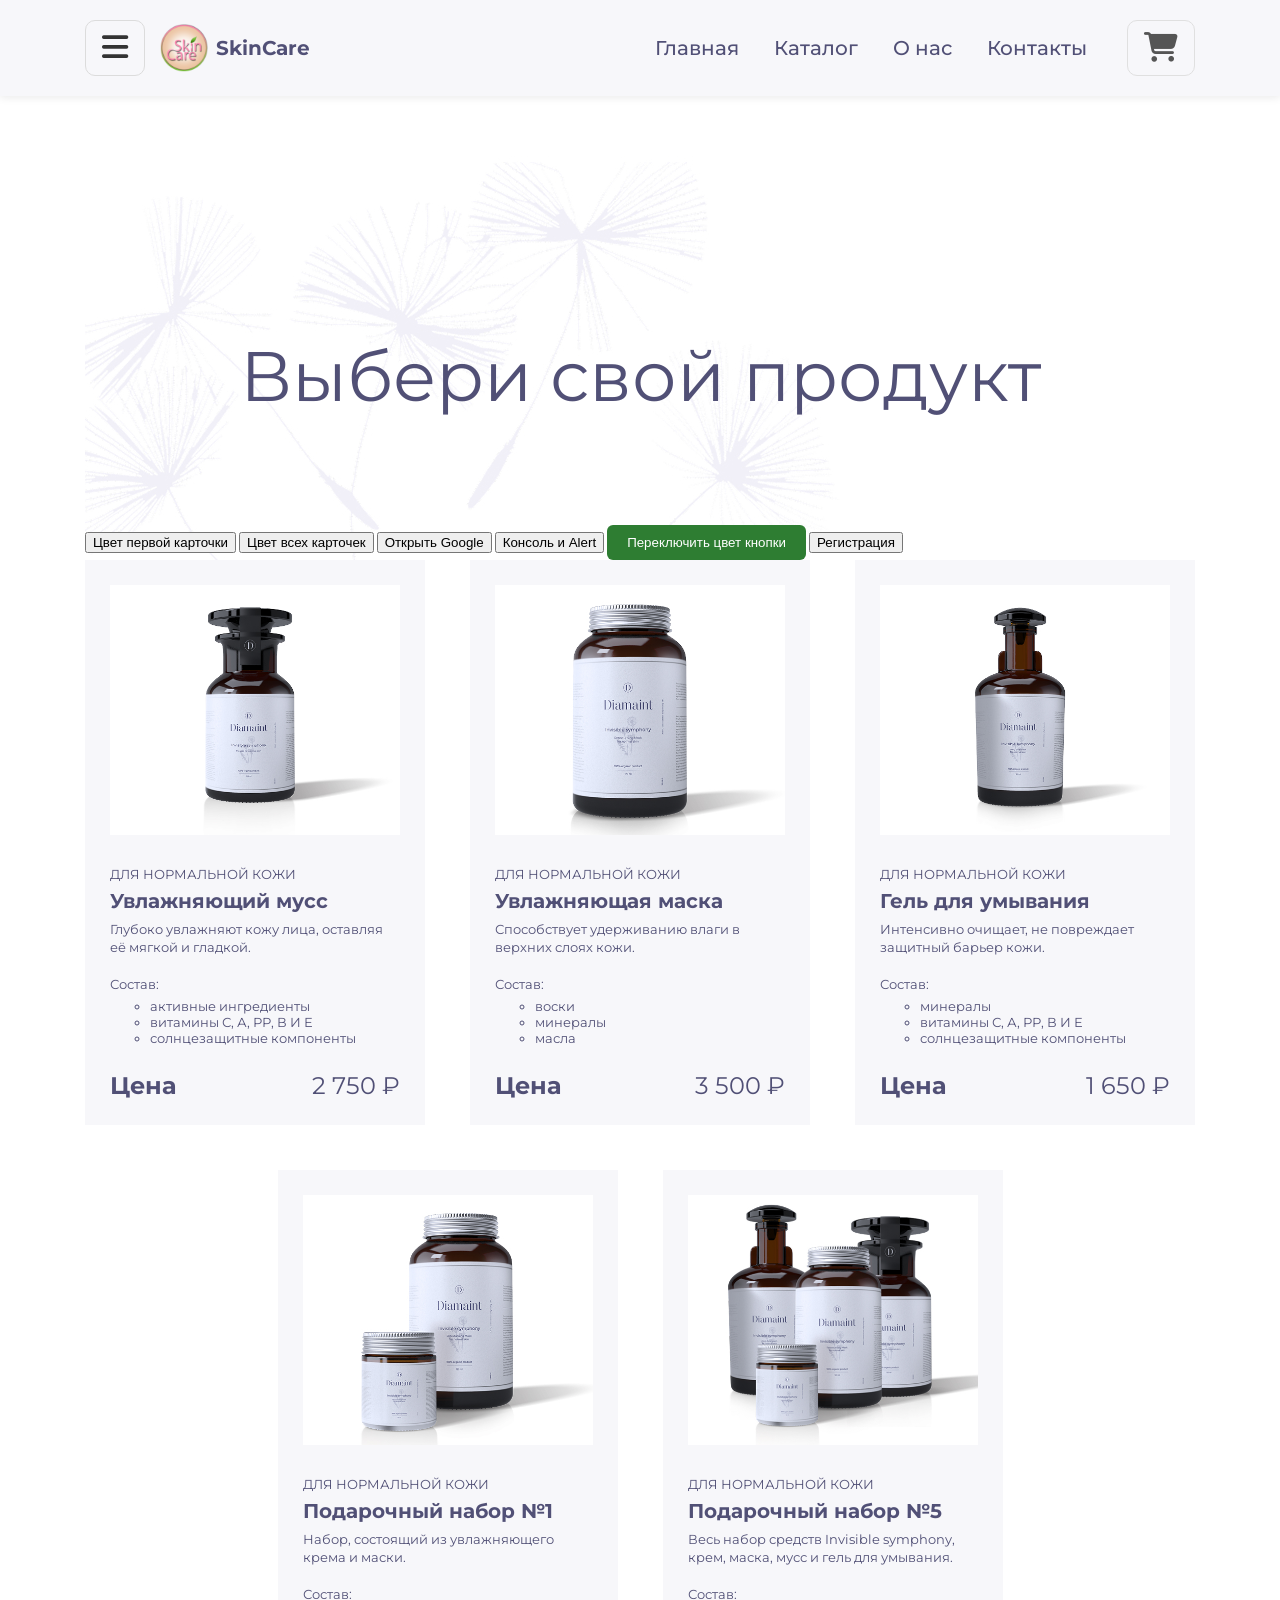
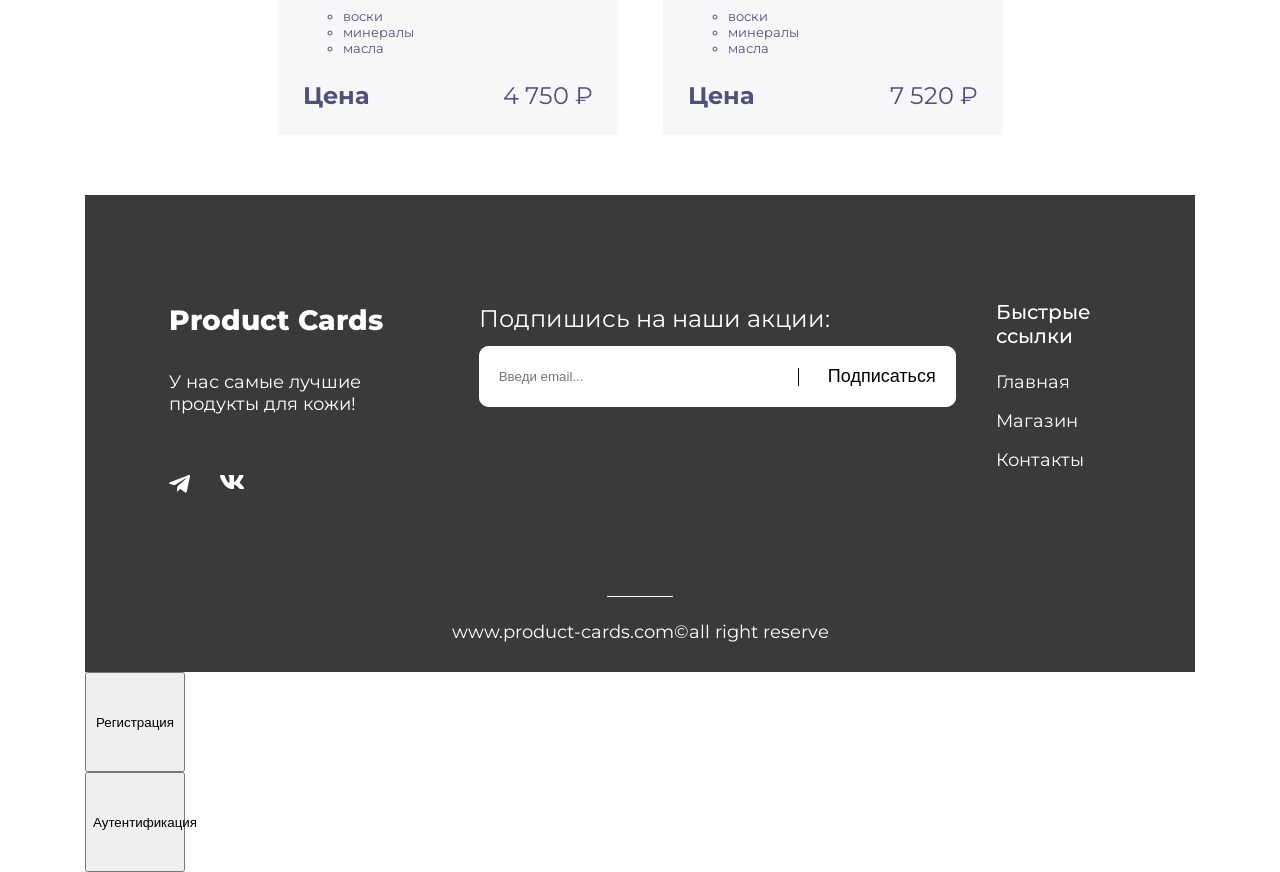
==== commit c033fd4f: "fixed overlay problem" ====
--- a/index.html
+++ b/index.html
@@ -73,22 +73,31 @@
 
           <footer class="footer">
             <div class="footer__container container">
-
               <div class="footer__social">
                 <h2 class="footer__social-title">Product Cards</h2>
-                <p class="footer__text">У нас самые лучшие продукты для кожи!</p>
+                <p class="footer__text">
+                  У нас самые лучшие продукты для кожи!
+                </p>
                 <div class="footer__social-icons">
-                  <a href="#"><img 
-                    src="images/telegram-icon.png" alt="телеграм"></a>
-                  <a href="#"><img src="images/vk-icon.png" alt="вКонтакте"></a>
+                  <a href="#"
+                    ><img src="images/telegram-icon.png" alt="телеграм"
+                  /></a>
+                  <a href="#"
+                    ><img src="images/vk-icon.png" alt="вКонтакте"
+                  /></a>
                 </div>
               </div>
 
               <div class="footer__subscribe">
                 <p class="footer__subscribe-title">Подпишись на наши акции:</p>
                 <form class="footer__subscribe-form">
-                <input type="email" id="email-input" placeholder="Введи email..." required />
-                <button type="submit">Подписаться</button>
+                  <input
+                    type="email"
+                    id="email-input"
+                    placeholder="Введи email..."
+                    required
+                  />
+                  <button type="submit">Подписаться</button>
                 </form>
               </div>
 
@@ -104,11 +113,11 @@
               </div>
             </div>
             <div class="footer__copyright">
-              <p class="footer__bottom">www.product-cards.com©all right reserve</p>
+              <p class="footer__bottom">
+                www.product-cards.com©all right reserve
+              </p>
             </div>
           </footer>
-
-
 
           <template id="products-template">
             <li class="products__item card">
@@ -127,36 +136,98 @@
             </li>
           </template>
 
-          <div class="overlay" id="overlay"></div>
           <div class="modal" id="modal">
-            <button class="modal__close-btn" type="button">&times;</button>
-            <form class="modal__form">
-              <label for="username">Имя:</label>
-              <input type="text" id="username" name="username" placeholder="Введите имя" required />
-              <label for="userSurname">Фамилия:</label>
-              <input type="text" id="userSurname" name="userSurname" placeholder="Введите фамилию" required />
-              <label for="userDateOfBirth">Дата рождения:</label>
-              <input type="date" id="userDateOfBirth" name="userDateOfBirth" placeholder="Выберите дату рождения" required />
-              <label for="userLogin">Email:</label>
-              <input type="email" id="userLogin" name="userLogin" placeholder="Введите логин" minlength="5" required />
-              <label for="userPassword">Пароль:</label>
-              <input type="password" id="userPassword" name="userPassword" placeholder="Введите пароль" minlength="5" required />
-              <label for="userConfirmPassword">Подтвердите пароль:</label>
-              <input type="password" id="userConfirmPassword" name="userConfirmPassword" placeholder="Подтвердите пароль" required />
-              <button type="submit">Зарегистрироваться</button>
-            </form>
+            <div class="overlay" id="overlay"></div>
+            <div class="modal__body">
+              <button class="modal__close-btn" type="button">&times;</button>
+              <form class="modal__form" id="modal__form">
+                <label for="username">Имя:</label>
+                <input
+                  type="text"
+                  id="username"
+                  name="username"
+                  placeholder="Введите имя"
+                  required
+                />
+
+                <label for="userSurname">Фамилия:</label>
+                <input
+                  type="text"
+                  id="userSurname"
+                  name="userSurname"
+                  placeholder="Введите фамилию"
+                  required
+                />
+
+                <label for="userDateOfBirth">Дата рождения:</label>
+                <input
+                  type="date"
+                  id="userDateOfBirth"
+                  name="userDateOfBirth"
+                  placeholder="Выберите дату рождения"
+                  required
+                />
+
+                <label for="userLogin">Email:</label>
+                <input
+                  type="email"
+                  id="userLogin"
+                  name="userLogin"
+                  placeholder="Введите логин"
+                  minlength="5"
+                  required
+                />
+
+                <label for="userPassword">Пароль:</label>
+                <input
+                  type="password"
+                  id="userPassword"
+                  name="userPassword"
+                  placeholder="Введите пароль"
+                  minlength="5"
+                  required
+                />
+
+                <label for="userConfirmPassword">Подтвердите пароль:</label>
+                <input
+                  type="password"
+                  id="userConfirmPassword"
+                  name="userConfirmPassword"
+                  placeholder="Подтвердите пароль"
+                  required
+                />
+
+                <button type="submit">Зарегистрироваться</button>
+              </form>
+            </div>
           </div>
 
-
-
-        <script src="main.js"></script>
-        <script src="homework-7.js"></script>
-        <script src="homework-8.js"></script>
-        <script type="module" src="homework-9.js"></script>
-        <script type="module" src="homework-10.js"></script>
-        <script type="module" src="homework-11.js"></script>
-        <script type="module" src="homework-13.js"></script>
+          <button class="button-14" id="open-reg14-modal-btn" type="button">Регистрация</button>
+          <button class="button-14" id="open-auth14-modal-btn" type="button">Аутентификация</button>
+
+          <div class="overlay-14" id="overlay-14"></div>
+
+          <div class="modal-14" id="reg-modal-14">
+            <h1>Регистрация</h1>
+            <span>Пароль</span>
+            <span>Повторите пароль</span>
+            <span>Логин</span>
+            <span>Почта</span>
+
+            <button class="modal-14-close-button" id="close-reg14-modal-btn" type="button">&times;</button>
+          </div>
+
+          <div class="modal-14" id="auth-modal-14">
+            <h1>Аутентификация</h1>
+            <p>Логин</p>
+            <p>Пароль</p>
+
+            <button class="modal-14-close-button" id="close-auth14-modal-btn" type="button">&times;</button>
+          </div>
+          
+        </div>
       </div>
     </main>
+    <script type="module" src="./js/main.js"></script>
   </body>
-</html>+</html>
--- a/style.css
+++ b/style.css
@@ -468,3 +468,53 @@
   font-size: 40px;
   font-weight: bold;
 }
+
+
+.button-14 {
+  display: block;
+  width: 100px;
+  height: 100px;
+}
+
+.modal-14-close-button {
+  display: block;
+  position: absolute;
+  top: 10px;
+  right: 10px;
+  border: none;
+  background-color: transparent;
+  cursor: pointer;
+  padding: 10px;
+}
+
+.modal-14 {
+  position: absolute;
+  display: none;
+  top: 50%;
+  left: 50%;
+  transform: translate(-50%, -50%);
+  width: 60rem;
+  height: 50rem;
+  background-color: #fff;
+  border-radius: 20px;
+  z-index: 1000;
+}
+
+.modal-showed-14 {
+  display: block;
+}
+
+.overlay-14 {
+  top: 0;
+  left: 0;
+  width: 100%;
+  height: 100%;
+  position: absolute;
+  display: none;
+  background-color: rgb(0, 0, 0, 0.8);
+  z-index: 999;
+}
+
+.overlay-showed-14 {
+  display: block;
+}
